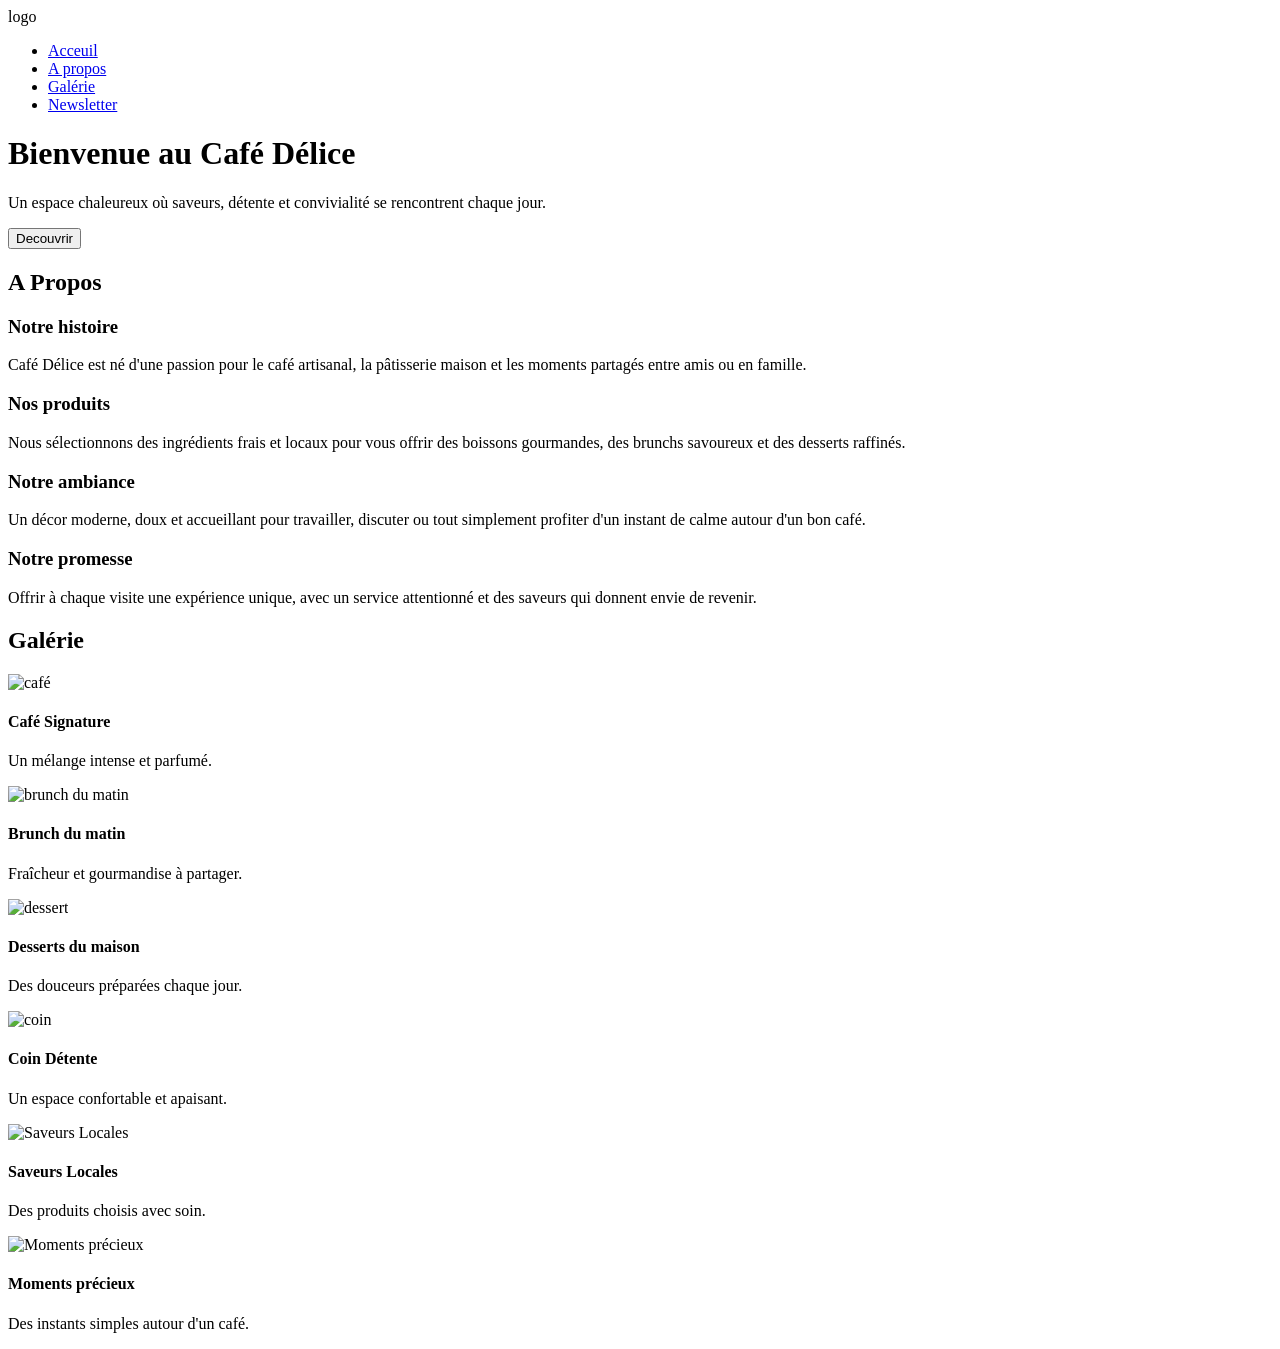
==== index.html @ 5e27661e "changement du fichier html & du css" ====
<body>
 <!-- navigation -->
    <nav>
        <div class="logo-circle">logo</div>

        <ul>
            <li><a href="#">Acceuil</a></li>
            <li><a href="#">A propos</a></li>
            <li><a href="#">Galérie</a></li>
            <li><a href="#">Newsletter</a></li>
        </ul>
    </nav>
    <!-- bienvenue -->
    <div class="bienvenue">
        <h1>Bienvenue au Café Délice</h1>
        <p>Un espace chaleureux où saveurs, détente et convivialité se rencontrent chaque jour.</p>
        <button class="bouton">Decouvrir</button>
    </div>
    <!-- apropos -->
<section>
        <h2 class="titre">A Propos</h2>
        <div class="grille">
            <div class="apropos">
                <h3>Notre histoire</h3>
                <p>Café Délice est né d'une passion pour le café artisanal, la pâtisserie maison et les moments partagés
                    entre amis ou en famille.</p>
            </div>
            <div class="apropos">
                <h3>Nos produits</h3>
                <p>Nous sélectionnons des ingrédients frais et locaux pour vous offrir des boissons gourmandes, des
                    brunchs savoureux et des desserts raffinés.</p>
            </div>
            <div class="apropos">
                <h3>Notre ambiance</h3>
                <p>Un décor moderne, doux et accueillant pour travailler, discuter ou tout simplement profiter d'un
                    instant de calme autour d'un bon café.</p>
            </div>
            <div class="apropos">
                <h3>Notre promesse</h3>
                <p>Offrir à chaque visite une expérience unique, avec un service attentionné et des saveurs qui donnent
                    envie de revenir.</p>
            </div>
        </div>
    </section>
 <section>
        <h2 class="titre">Galérie</h2>
        <div class="galerie-grille">
            <div class="galerie">
                <div class="description">
                    <img src="images/café.jpg" alt="café">
                    <h4>Café Signature</h4>
                    <p>Un mélange intense et parfumé.</p>
                </div>
            </div>
            <div class="galerie">
                <div class="description">
                    <img src="images/brunch matin.jpg" alt="brunch du matin">

                    <h4>Brunch du matin</h4>
                    <P>Fraîcheur et gourmandise à partager.</P>
                </div>
            </div>

            <div class="galerie">
                <div class="description">
                    <img src="images/dessert.jpg" alt="dessert">
                    <h4>Desserts du maison</h4>
                    <P>Des douceurs préparées chaque jour.</P>
                </div>
            </div>
            <div class="galerie">
                <div class="description">
                    <img src="images/coin detente.jpg" alt="coin">
                    <h4>Coin Détente</h4>
                    <P>Un espace confortable et apaisant.</P>
                </div>
            </div>
            <div class="galerie">
                <div class="description">
                    <img src="images/Saveurs locales.jpg" alt="Saveurs Locales">
                    <h4>Saveurs Locales</h4>
                    <P>Des produits choisis avec soin.</P>
                </div>
            </div>
            <div class="galerie">
                <div class="description">
                    <img src="images/moments précieux.jpg" alt="Moments précieux">
                    <h4>Moments précieux</h4>
                    <P>Des instants simples autour d'un café.</P>
                </div>
            </div>
        </div>
    </section>
</body>
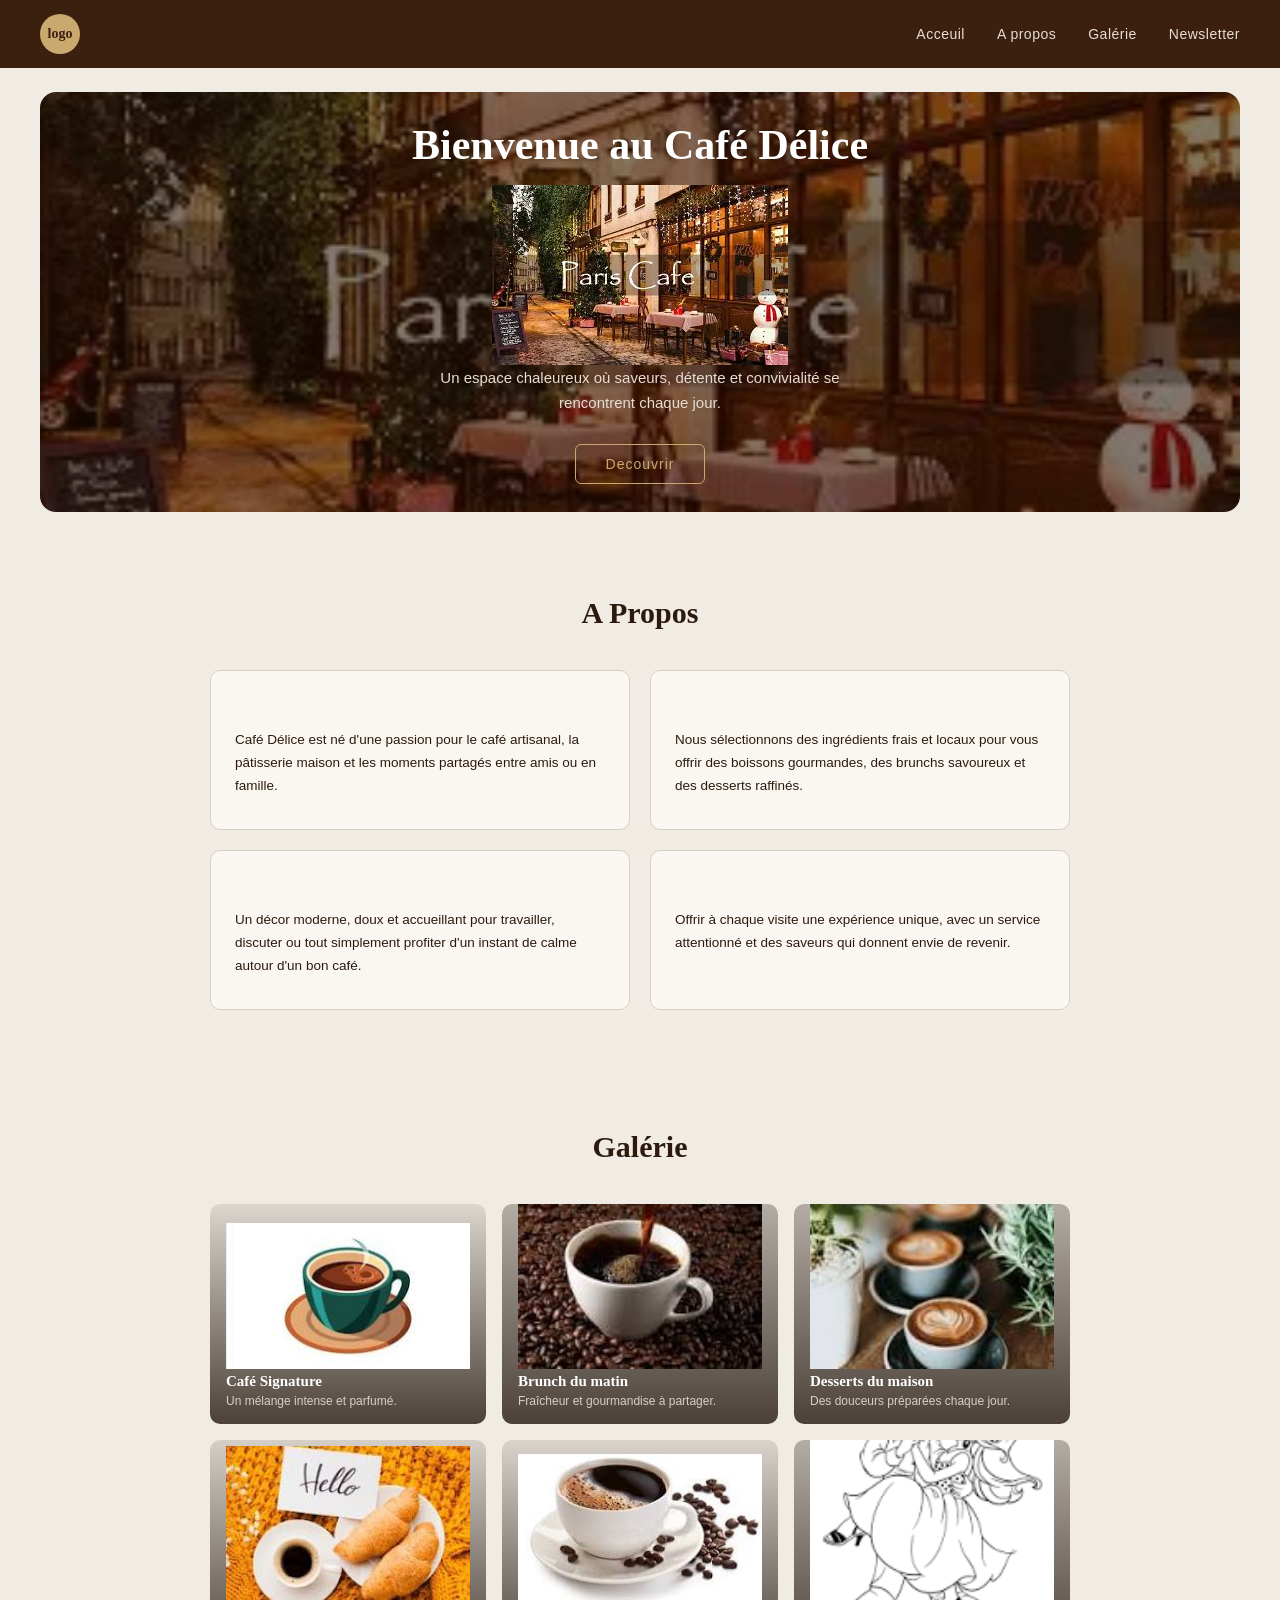
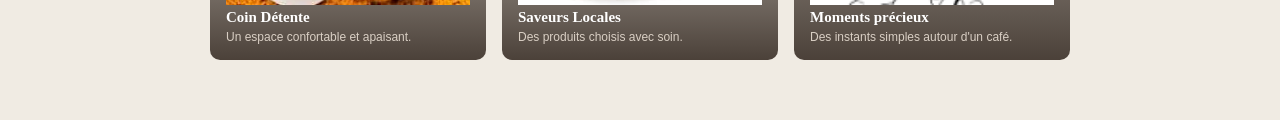
==== commit 9918d0a6: "changement du fichier html et du css" ====
--- a/index.html
+++ b/index.html
@@ -1,5 +1,13 @@
+<!DOCTYPE html>
+<html lang="en">
+<head>
+    <meta charset="UTF-8">
+    <meta name="viewport" content="width=device-width, initial-scale=1.0">
+    <title>Document</title>
+    <link rel="stylesheet" href="vac.css">
+</head>
 <body>
- <!-- navigation -->
+   <!-- navigation -->
     <nav>
         <div class="logo-circle">logo</div>
 
@@ -13,6 +21,7 @@
     <!-- bienvenue -->
     <div class="bienvenue">
         <h1>Bienvenue au Café Délice</h1>
+        <img src="image.png" alt="café">
         <p>Un espace chaleureux où saveurs, détente et convivialité se rencontrent chaque jour.</p>
         <button class="bouton">Decouvrir</button>
     </div>
@@ -47,14 +56,14 @@
         <div class="galerie-grille">
             <div class="galerie">
                 <div class="description">
-                    <img src="images/café.jpg" alt="café">
+                    <img src="téléchargement (6).jpg" alt="café">
                     <h4>Café Signature</h4>
                     <p>Un mélange intense et parfumé.</p>
                 </div>
             </div>
             <div class="galerie">
                 <div class="description">
-                    <img src="images/brunch matin.jpg" alt="brunch du matin">
+                    <img src="téléchargement (1).jpg" alt="brunch du matin">
 
                     <h4>Brunch du matin</h4>
                     <P>Fraîcheur et gourmandise à partager.</P>
@@ -63,32 +72,33 @@
 
             <div class="galerie">
                 <div class="description">
-                    <img src="images/dessert.jpg" alt="dessert">
+                    <img src="téléchargement (2).jpg" alt="dessert">
                     <h4>Desserts du maison</h4>
                     <P>Des douceurs préparées chaque jour.</P>
                 </div>
             </div>
             <div class="galerie">
                 <div class="description">
-                    <img src="images/coin detente.jpg" alt="coin">
+                    <img src="téléchargement (3).jpg" alt="coin">
                     <h4>Coin Détente</h4>
                     <P>Un espace confortable et apaisant.</P>
                 </div>
             </div>
             <div class="galerie">
                 <div class="description">
-                    <img src="images/Saveurs locales.jpg" alt="Saveurs Locales">
+                    <img src="téléchargement (4).jpg" alt="Saveurs Locales">
                     <h4>Saveurs Locales</h4>
                     <P>Des produits choisis avec soin.</P>
                 </div>
             </div>
             <div class="galerie">
                 <div class="description">
-                    <img src="images/moments précieux.jpg" alt="Moments précieux">
+                    <img src="téléchargement.png" alt="Moments précieux">
                     <h4>Moments précieux</h4>
                     <P>Des instants simples autour d'un café.</P>
                 </div>
             </div>
         </div>
-    </section>
-</body>+    </section> 
+</body>
+</html>
--- a/vac.css
+++ b/vac.css
@@ -0,0 +1,188 @@
+* { margin: 0; padding: 0; box-sizing: border-box; }
+
+
+body {
+  font-family: 'Lato', sans-serif;
+  background: #f0ebe3;
+  color: #2c1a0e;
+}
+
+nav {
+  background: #3b1f0f;
+  display: flex;
+  align-items: center;
+  justify-content: space-between;
+  padding: 14px 40px;
+  position: sticky;
+  top: 0;
+  z-index: 100;
+}
+
+.logo-circle {
+  width: 40px;
+  height: 40px;
+  border-radius: 50%;
+  background: #c9a96e;
+  display: flex;
+  align-items: center;
+  justify-content: center;
+  font-family: 'Playfair Display', serif;
+  font-weight: 700;
+  font-size: 14px;
+  color: #3b1f0f;
+}
+
+nav ul {
+  list-style: none;
+  display: flex;
+  gap: 32px;
+}
+
+nav ul li a {
+  color: #e8ddd4;
+  text-decoration: none;
+  font-size: 14px;
+  letter-spacing: 0.5px;
+  transition: color 0.2s;
+}
+
+nav ul li a:hover { color: #c9a96e; }
+
+.bienvenue {
+  margin: 24px 40px;
+  border-radius: 16px;
+  overflow: hidden;
+  position: relative;
+  height: 420px;
+  background: linear-gradient(rgba(30,10,0,0.55), rgba(30,10,0,0.55)),
+    url(image.png) center/cover;
+  display: flex;
+  flex-direction: column;
+  align-items: center;
+  justify-content: center;
+  text-align: center;
+  color: white;
+}
+
+.bienvenue h1 {
+  font-family: 'Playfair Display', serif;
+  font-size: 42px;
+  font-weight: 700;
+  margin-bottom: 14px;
+  line-height: 1.2;
+}
+
+.bienvenue p {
+  font-size: 15px;
+  font-weight: 300;
+  max-width: 420px;
+  line-height: 1.7;
+  margin-bottom: 28px;
+  color: #e8ddd4;
+}
+
+.bouton {
+  background: transparent;
+  border: 1.5px solid #c9a96e;
+  color: #c9a96e;
+  padding: 11px 30px;
+  border-radius: 6px;
+  font-size: 14px;
+  cursor: pointer;
+  font-family: 'Lato', sans-serif;
+  letter-spacing: 1px;
+  transition: all 0.25s;
+}
+
+.bouton:hover {
+  background: #c9a96e;
+  color: #3b1f0f;
+}
+
+section { padding: 60px 40px; }
+
+.titre {
+  font-family: 'Playfair Display', serif;
+  font-size: 30px;
+  text-align: center;
+  margin-bottom: 40px;
+  color: var(--texte);
+}
+
+.grille {
+  display: grid;
+  grid-template-columns: 1fr 1fr;
+  gap: 20px;
+  max-width: 860px;
+  margin: 0 auto;
+}
+
+.apropos{
+  background: #faf7f2;
+  border: 1px solid #d9cfc4;
+  border-radius: 10px;
+  padding: 28px 24px;
+  min-height: 160px;
+}
+
+.apropos h3 {
+  font-family: 'Playfair Display', serif;
+  font-size: 16px;
+  color: #faf7f2;
+  margin-bottom: 12px;
+}
+
+.apropos p {
+  font-size: 13.5px;
+  color: var(--texte-clair);
+  line-height: 1.7;
+}
+.galerie-grille {
+  display: grid;
+  grid-template-columns: repeat(3, 1fr);
+  gap: 16px;
+  max-width: 860px;
+  margin: 0 auto;
+}
+
+.galerie {
+  border-radius: 10px;
+  overflow: hidden;
+  position: relative;
+  height: 220px;
+  cursor: pointer;
+}
+
+.galerie img {
+  width: 100%;
+  height: 100%;
+  object-fit: cover;
+  transition: transform 0.4s ease;
+}
+
+.galerie:hover img { 
+  cursor: pointer;
+  transform: scale(1.06); 
+}
+
+.description {
+  position: absolute;
+  bottom: 0;
+  left: 0;
+  right: 0;
+  padding: 50px 16px 16px;
+  background: linear-gradient(transparent, rgba(20,8,0,0.75));
+  color: white;
+}
+
+.description h4 {
+  font-family: 'Playfair Display', serif;
+  font-size: 15px;
+  margin-bottom: 4px;
+}
+
+.description p {
+  font-size: 12px;
+  color: #d9cfc4;
+  font-weight: 300;
+}
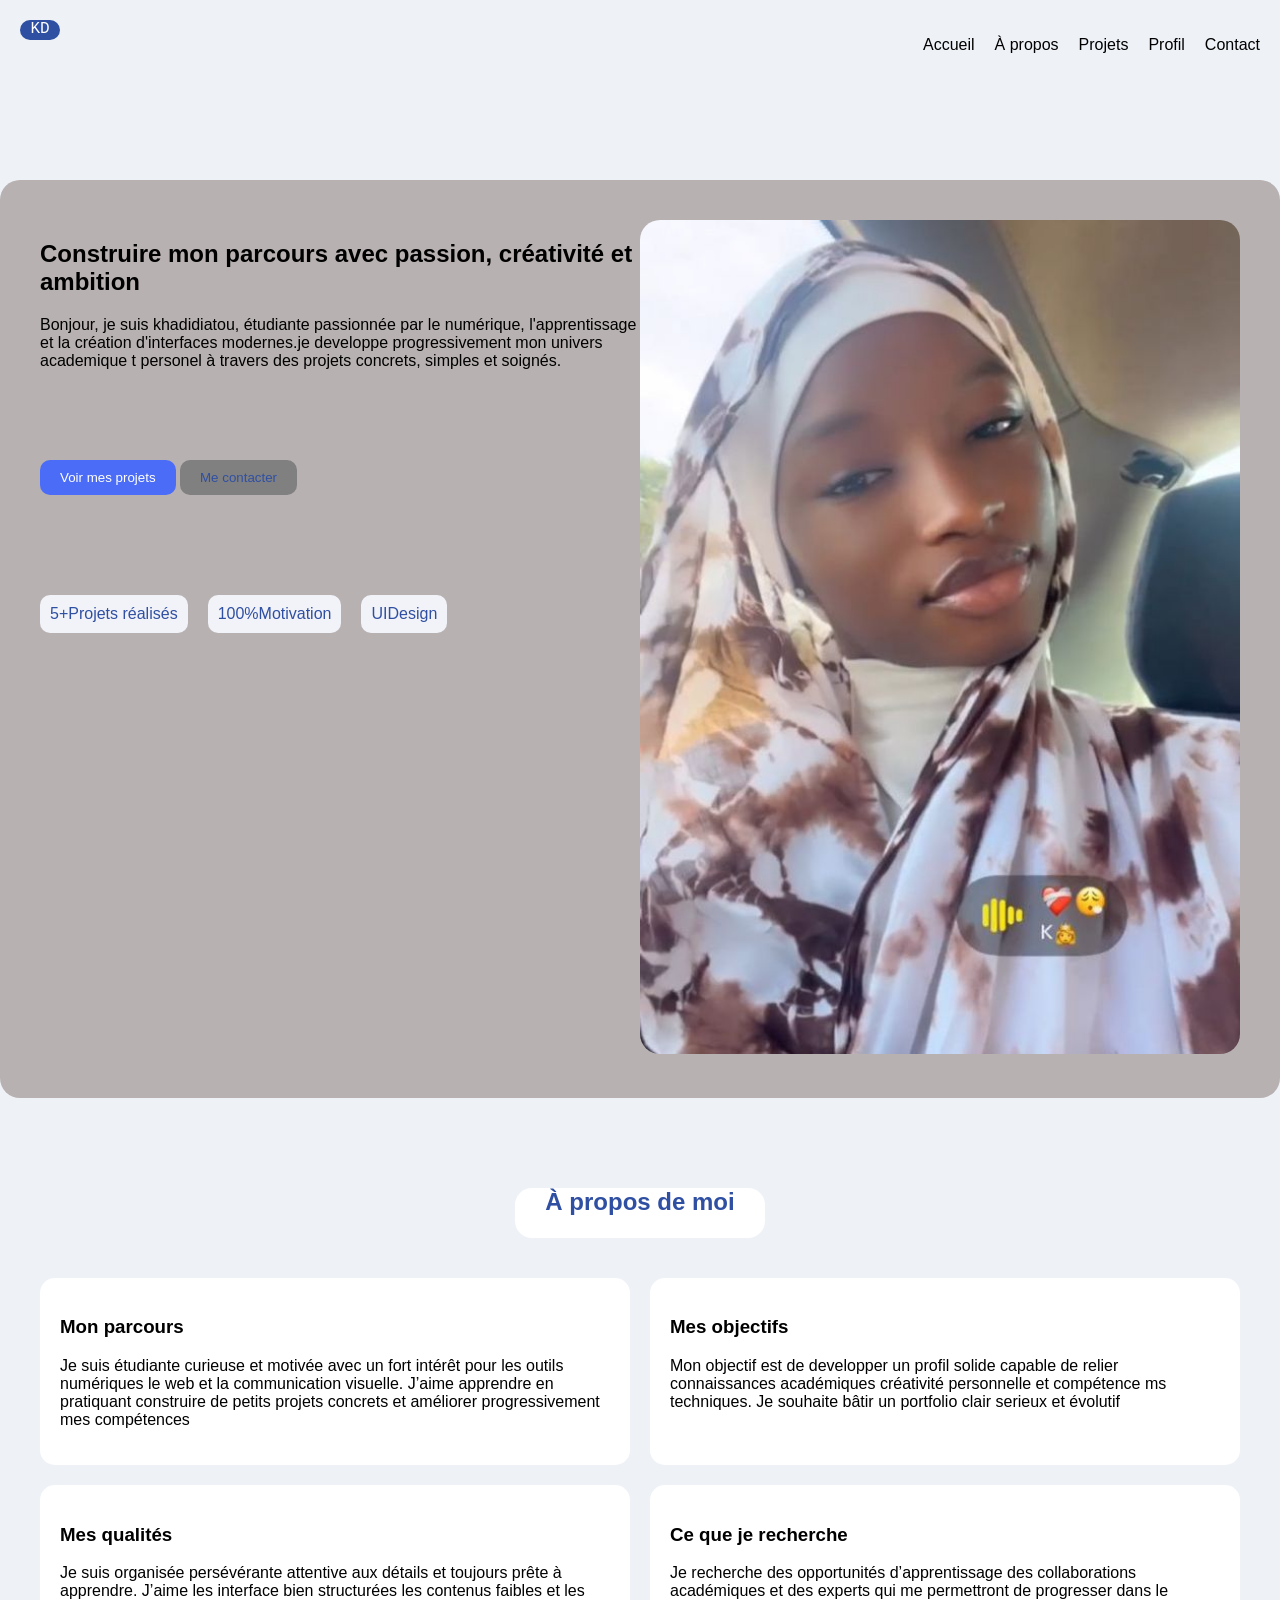
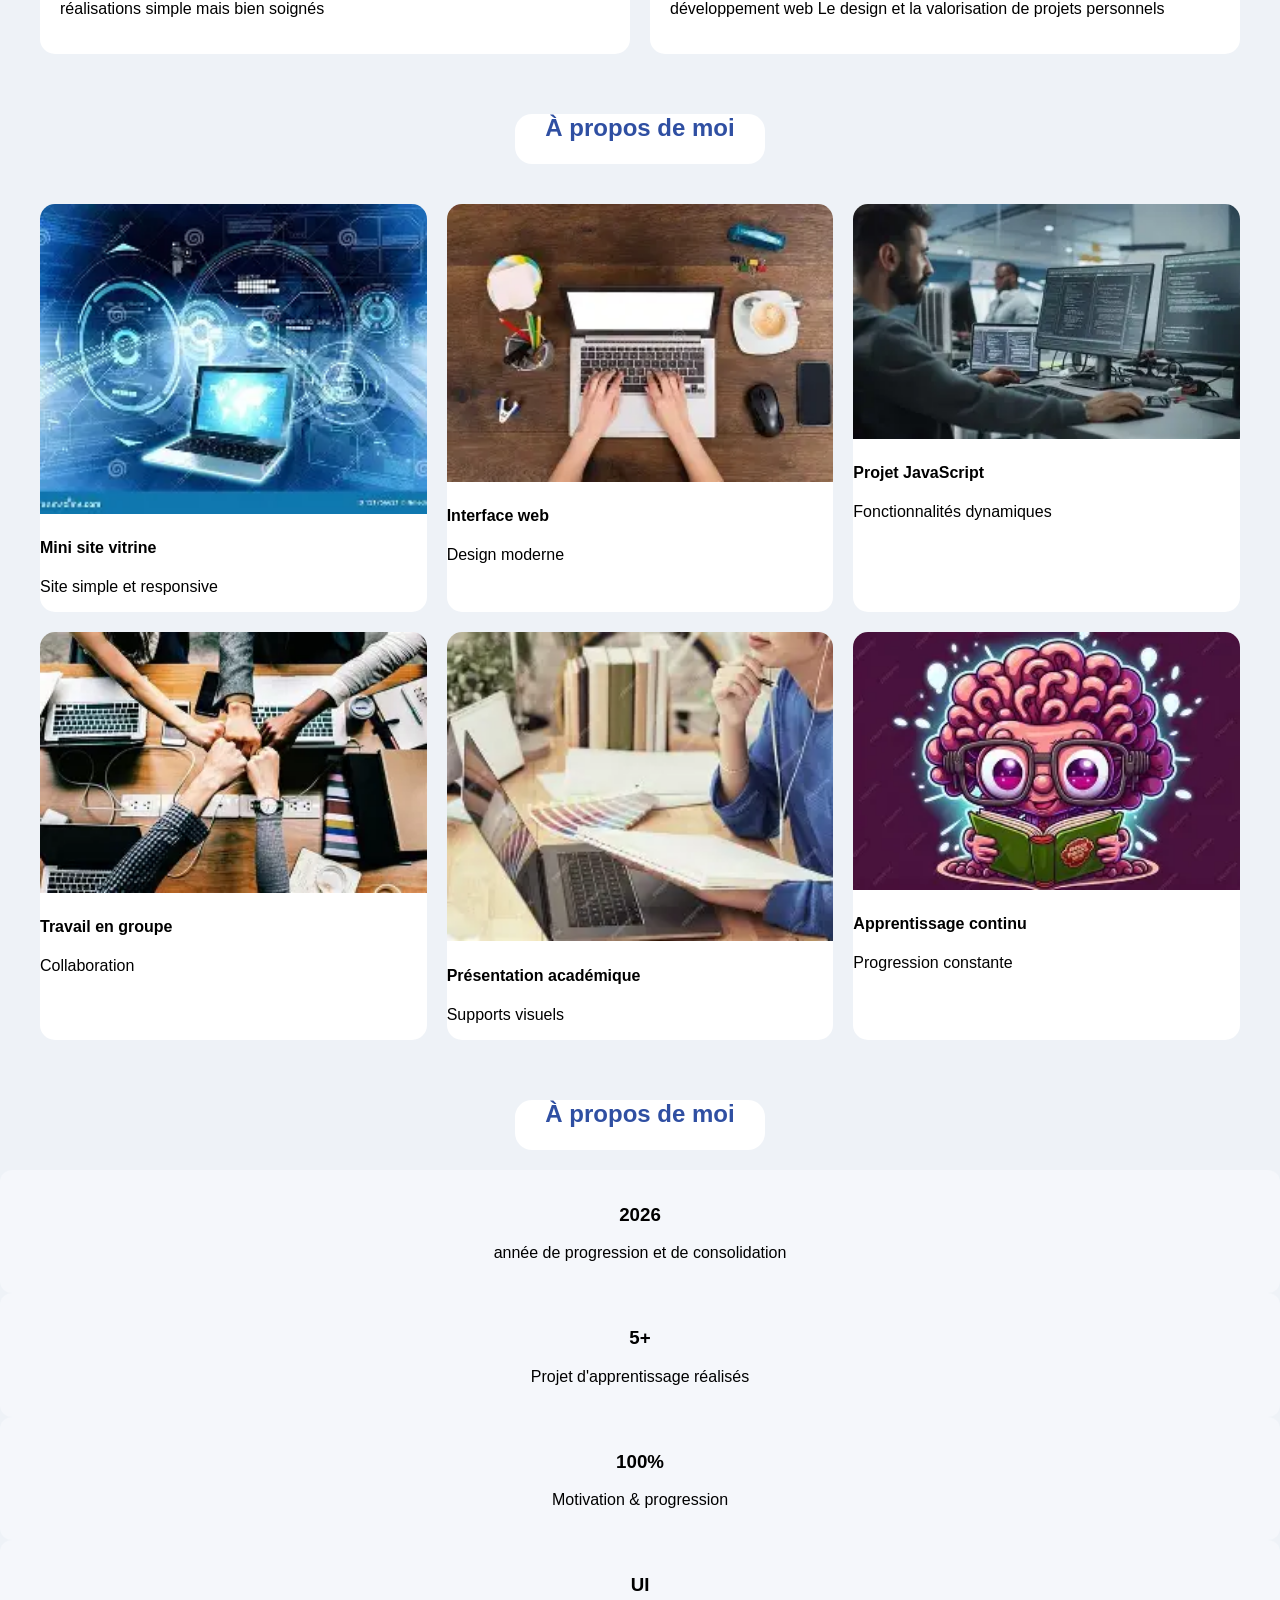
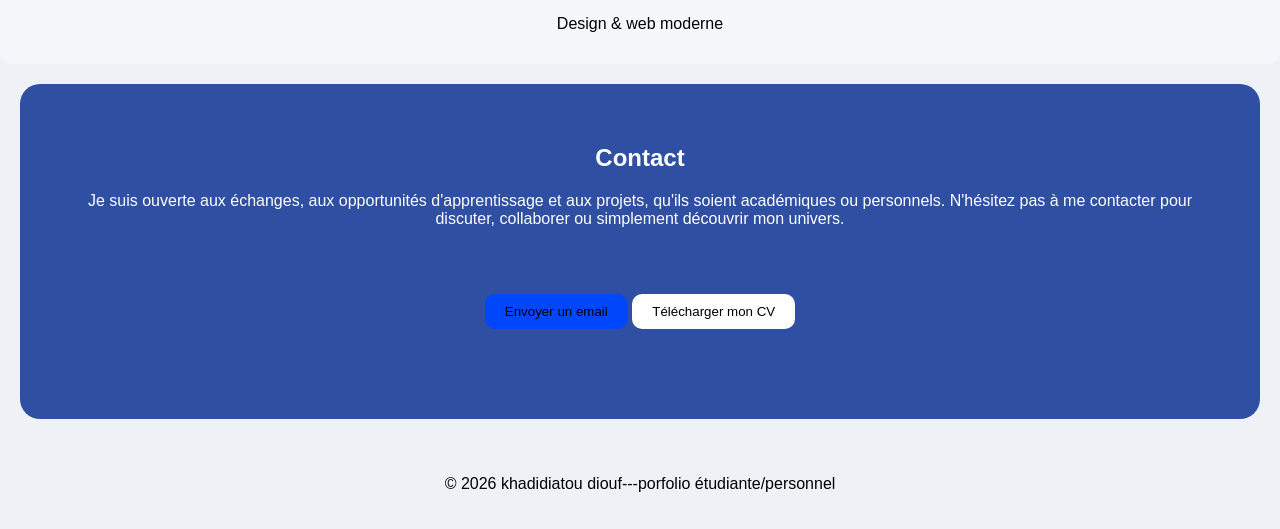
==== commit 7bbdab16: "changement du fichier html et du css" ====
--- a/index.html
+++ b/index.html
@@ -1,104 +1,165 @@
 <!DOCTYPE html>
-<html lang="en">
+<html lang="fr">
 <head>
     <meta charset="UTF-8">
-    <meta name="viewport" content="width=device-width, initial-scale=1.0">
-    <title>Document</title>
-    <link rel="stylesheet" href="vac.css">
+    <title>Portfolio</title>
+    <link rel="stylesheet" href="projet.css">
 </head>
 <body>
-   <!-- navigation -->
-    <nav>
-        <div class="logo-circle">logo</div>
 
-        <ul>
-            <li><a href="#">Acceuil</a></li>
-            <li><a href="#">A propos</a></li>
-            <li><a href="#">Galérie</a></li>
-            <li><a href="#">Newsletter</a></li>
-        </ul>
-    </nav>
-    <!-- bienvenue -->
-    <div class="bienvenue">
-        <h1>Bienvenue au Café Délice</h1>
-        <img src="image.png" alt="café">
-        <p>Un espace chaleureux où saveurs, détente et convivialité se rencontrent chaque jour.</p>
-        <button class="bouton">Decouvrir</button>
+<!-- NAVBAR -->
+<nav>
+    <div class="logo">KD</div>
+    <ul>
+        <li>Accueil</li>
+        <li>À propos</li>
+        <li>Projets</li>
+        <li>Profil</li>
+        <li>Contact</li>
+    </ul>
+</nav>
+
+<!-- HERO -->
+<section class="hero">
+    <div class="hero-text">
+        <h1>Construire mon parcours avec passion, créativité et ambition</h1>
+        <p>Bonjour, je suis khadidiatou, étudiante passionnée par le numérique, l'apprentissage et la création d'interfaces modernes.je developpe progressivement mon univers academique t personel à travers des projets concrets, simples et soignés.</p>
+
+        <div class="buttons">
+            <button class="btn-primary">Voir mes projets</button>
+            <button class="btn-secondary">Me contacter</button>
+        </div>
+
+        <div class="stats">
+            <div>5+<span>Projets réalisés</span></div>
+            <div>100%<span>Motivation</span></div>
+            <div>UI<span>Design</span></div>
+        </div>
     </div>
-    <!-- apropos -->
-<section>
-        <h2 class="titre">A Propos</h2>
-        <div class="grille">
-            <div class="apropos">
-                <h3>Notre histoire</h3>
-                <p>Café Délice est né d'une passion pour le café artisanal, la pâtisserie maison et les moments partagés
-                    entre amis ou en famille.</p>
-            </div>
-            <div class="apropos">
-                <h3>Nos produits</h3>
-                <p>Nous sélectionnons des ingrédients frais et locaux pour vous offrir des boissons gourmandes, des
-                    brunchs savoureux et des desserts raffinés.</p>
-            </div>
-            <div class="apropos">
-                <h3>Notre ambiance</h3>
-                <p>Un décor moderne, doux et accueillant pour travailler, discuter ou tout simplement profiter d'un
-                    instant de calme autour d'un bon café.</p>
-            </div>
-            <div class="apropos">
-                <h3>Notre promesse</h3>
-                <p>Offrir à chaque visite une expérience unique, avec un service attentionné et des saveurs qui donnent
-                    envie de revenir.</p>
-            </div>
+
+    <div class="hero-img">
+        <img src="WhatsApp Image 2026-04-16 at 21.13.25 OG.jpeg" alt="photo">
+    </div>
+</section>
+
+<!-- A PROPOS -->
+ <div class="propos">
+     <h2>À propos de moi</h2>
+    </div>
+ 
+<section class="apropos">
+   
+
+    <div class="grid">
+        <div class="card">
+            <h3>Mon parcours</h3>
+            <p>Je suis étudiante curieuse et motivée avec un fort intérêt pour les outils numériques le web et la communication visuelle. J’aime apprendre en pratiquant construire de petits projets concrets et améliorer progressivement mes compétences</p>
         </div>
-    </section>
- <section>
-        <h2 class="titre">Galérie</h2>
-        <div class="galerie-grille">
-            <div class="galerie">
-                <div class="description">
-                    <img src="téléchargement (6).jpg" alt="café">
-                    <h4>Café Signature</h4>
-                    <p>Un mélange intense et parfumé.</p>
-                </div>
-            </div>
-            <div class="galerie">
-                <div class="description">
-                    <img src="téléchargement (1).jpg" alt="brunch du matin">
 
-                    <h4>Brunch du matin</h4>
-                    <P>Fraîcheur et gourmandise à partager.</P>
-                </div>
-            </div>
+        <div class="card">
+            <h3>Mes objectifs</h3>
+            <p>Mon objectif est de developper un profil solide capable de relier connaissances académiques créativité personnelle et compétence ms techniques. Je souhaite bâtir un portfolio clair serieux et évolutif</p>
+        </div>
 
-            <div class="galerie">
-                <div class="description">
-                    <img src="téléchargement (2).jpg" alt="dessert">
-                    <h4>Desserts du maison</h4>
-                    <P>Des douceurs préparées chaque jour.</P>
-                </div>
-            </div>
-            <div class="galerie">
-                <div class="description">
-                    <img src="téléchargement (3).jpg" alt="coin">
-                    <h4>Coin Détente</h4>
-                    <P>Un espace confortable et apaisant.</P>
-                </div>
-            </div>
-            <div class="galerie">
-                <div class="description">
-                    <img src="téléchargement (4).jpg" alt="Saveurs Locales">
-                    <h4>Saveurs Locales</h4>
-                    <P>Des produits choisis avec soin.</P>
-                </div>
-            </div>
-            <div class="galerie">
-                <div class="description">
-                    <img src="téléchargement.png" alt="Moments précieux">
-                    <h4>Moments précieux</h4>
-                    <P>Des instants simples autour d'un café.</P>
-                </div>
-            </div>
+        <div class="card">
+            <h3>Mes qualités</h3>
+            <p>Je suis organisée persévérante attentive aux détails et toujours prête à apprendre. J’aime les interface bien structurées les contenus faibles et les réalisations simple mais bien soignés</p>
         </div>
-    </section> 
+
+        <div class="card">
+            <h3>Ce que je recherche</h3>
+            <p>Je recherche des opportunités d’apprentissage des collaborations académiques et des experts qui me permettront de progresser dans le développement web Le design et la valorisation de projets personnels</p>
+        </div>
+    </div>
+</section>
+
+
+<!-- PROJETS -->
+ <div class="msprojet">
+     <h2>À propos de moi</h2>
+    </div>
+<section class="projets">
+    
+
+    <div class="grid-projets">
+        <div class="projet">
+            <img src="OIP (1).webp">
+            <h4>Mini site vitrine</h4>
+            <p>Site simple et responsive</p>
+        </div>
+
+        <div class="projet">
+            <img src="OIP (2).webp">
+            <h4>Interface web</h4>
+            <p>Design moderne</p>
+        </div>
+
+        <div class="projet">
+            <img src="OIP.webp">
+            <h4>Projet JavaScript</h4>
+            <p>Fonctionnalités dynamiques</p>
+        </div>
+
+        <div class="projet">
+            <img src="télécharger (3).webp">
+            <h4>Travail en groupe</h4>
+            <p>Collaboration</p>
+        </div>
+
+        <div class="projet">
+            <img src="télécharger.webp">
+            <h4>Présentation académique</h4>
+            <p>Supports visuels</p>
+        </div>
+
+        <div class="projet">
+            <img src="OIP (4)jj.webp">
+            <h4>Apprentissage continu</h4>
+            <p>Progression constante</p>
+        </div>
+    </div>
+</section>
+
+<!-- PROFIL -->
+  <div class="mnpro">
+     <h2>À propos de moi</h2>
+    </div>
+<section class="profil">
+
+     <div class="stat-box">
+        <h3>2026</h3>
+        <p>année de progression et de consolidation</p>
+    </div>
+   
+
+    <div class="stat-box">
+        <h3>5+</h3>
+        <p>Projet d'apprentissage réalisés</p>                  
+    </div>
+
+    <div class="stat-box">
+        <h3>100%</h3>
+        <p>Motivation & progression</p>
+    </div>
+
+    <div class="stat-box">
+        <h3>UI</h3>
+        <p>Design & web moderne</p>
+    </div>
+</section>
+
+<!-- CONTACT -->
+<section class="contact">
+    <h2>Contact</h2>
+    <p>Je suis ouverte aux échanges, aux opportunités d'apprentissage et aux projets, qu'ils soient académiques ou personnels. N'hésitez pas à me contacter pour discuter, collaborer ou simplement découvrir mon univers. </p>
+
+    <button class="btn-primary2">Envoyer un email</button>
+    <button class="btn-secondary2">Télécharger mon CV</button>
+</section>
+
+<footer>
+    <p>© 2026 khadidiatou diouf---porfolio étudiante/personnel</p>
+</footer>
+
 </body>
-</html>
+</html>
--- a/projet.css
+++ b/projet.css
@@ -0,0 +1,188 @@
+body {
+    font-family: Arial;
+    margin: 0;
+    background: #eef2f7;
+}
+
+/* NAV */
+nav {
+    display: flex;
+    justify-content: space-between;
+    padding: 20px;
+}
+
+nav ul {
+    display: flex;
+    gap: 20px;
+    list-style: none;
+}
+.logo{
+    background-color: #2f4fa2;
+    font-family: 'Courier New', Courier, monospace;
+    width: 40px;
+    border-radius: 10px;
+    height: 20px;
+    color: white;
+    text-align: center;
+}
+
+/* HERO */
+.hero {
+    display: flex;
+    justify-content: space-between;
+    padding: 40px;
+    background: rgb(184, 177, 177);
+    border-radius: 20px;
+    margin: 90px auto; 
+}
+
+
+.hero img {
+    width: 600px;
+    border-radius: 20px;
+    height: 10;
+}
+
+.buttons {
+    margin-top: 40px;
+}
+
+button {
+    padding: 10px 20px;
+    border-radius: 10px;
+    border: none;
+    cursor: pointer;
+    margin: 50px auto;
+}
+
+.btn-primary {
+    background: #4a6cf7;
+    color: white;
+}
+
+.btn-secondary {
+    background: gray;
+    color: #2f4fa2;
+    
+}
+
+/* STATS */
+.stats {
+    display: flex;
+    gap: 20px;
+    margin-top: 50px;
+}
+
+.stats div {
+    background: #f1f3f8;
+    padding: 10px;
+    border-radius: 10px;
+    color: #2f4fa2;
+}
+
+/* A PROPOS */
+.apropos {
+    padding: 40px;
+    color: #000000;
+    
+}
+.propos{
+    background-color: white;
+    text-align: center;
+    margin-top: 50px;
+    width: 250px;
+    height: 50px;
+    justify-content: center;
+    margin: auto;
+    border-radius: 17PX;
+    color: #2f4fa2;
+}
+
+.grid {
+    display: grid;
+    grid-template-columns: repeat(2, 1fr);
+    gap: 20px;
+}
+
+.card {
+    background: white;
+    padding: 20px;
+    border-radius: 15px;
+}
+
+/* PROJETS */
+.grid-projets {
+    display: grid;
+    grid-template-columns: repeat(3, 1fr);
+    gap: 20px;
+    padding: 40px;
+}
+.msprojet{
+    background-color: white;
+    text-align: center;
+    margin-top: 50px;
+    width: 250px;
+    height: 50px;
+    justify-content: center;
+    margin: auto;
+    border-radius: 17PX;
+    color: #2f4fa2;
+}
+.projet {
+    background: white;
+    border-radius: 15px;
+    overflow: hidden;
+}
+.btn-secondary2{
+    background-color: white;
+}
+.btn-primary2{
+    background-color: #0047fc;
+}
+
+.projet img {
+    width: 100%;
+}
+
+/* CONTACT */
+.contact {
+    background: #2f4fa2;
+    color: white;
+    text-align: center;
+    padding: 40px;
+    margin: 20px;
+    border-radius: 20px;
+}
+
+/* FOOTER */
+footer {
+    text-align: center;
+    padding: 20px;
+}
+.mnpro{
+    background-color: white;
+    text-align: center;
+    margin-top: 50px;
+    width: 250px;
+    height: 50px;
+    justify-content: center;
+    margin: 20px auto;
+    border-radius: 17PX;
+    color: #2f4fa2;
+}
+.pr {
+    display: flex;
+    gap: 15px;
+    margin-top: 20px;
+}
+.stat-box {
+    background: #f5f7fb;
+    padding: 15px 20px;
+    border-radius: 12px;
+    text-align: center;
+    min-width: 120px;
+    
+}
+
+
+
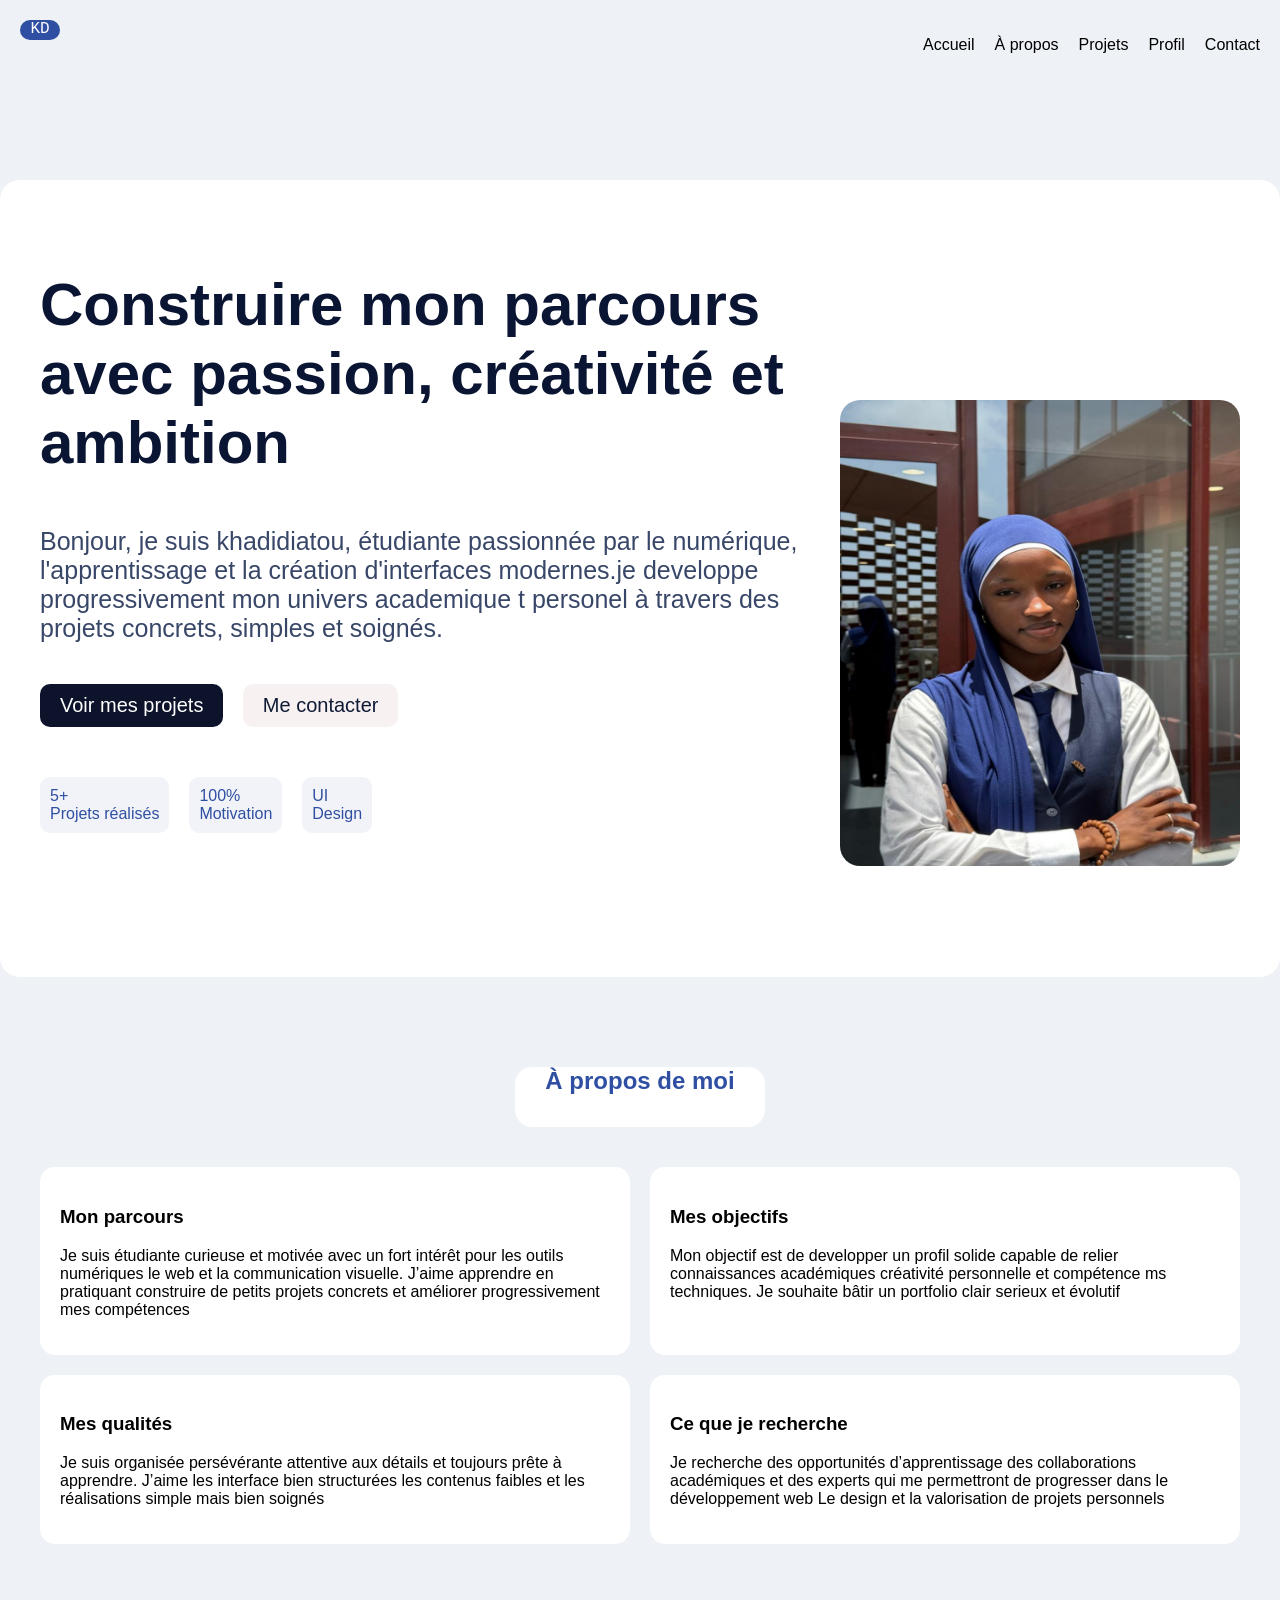
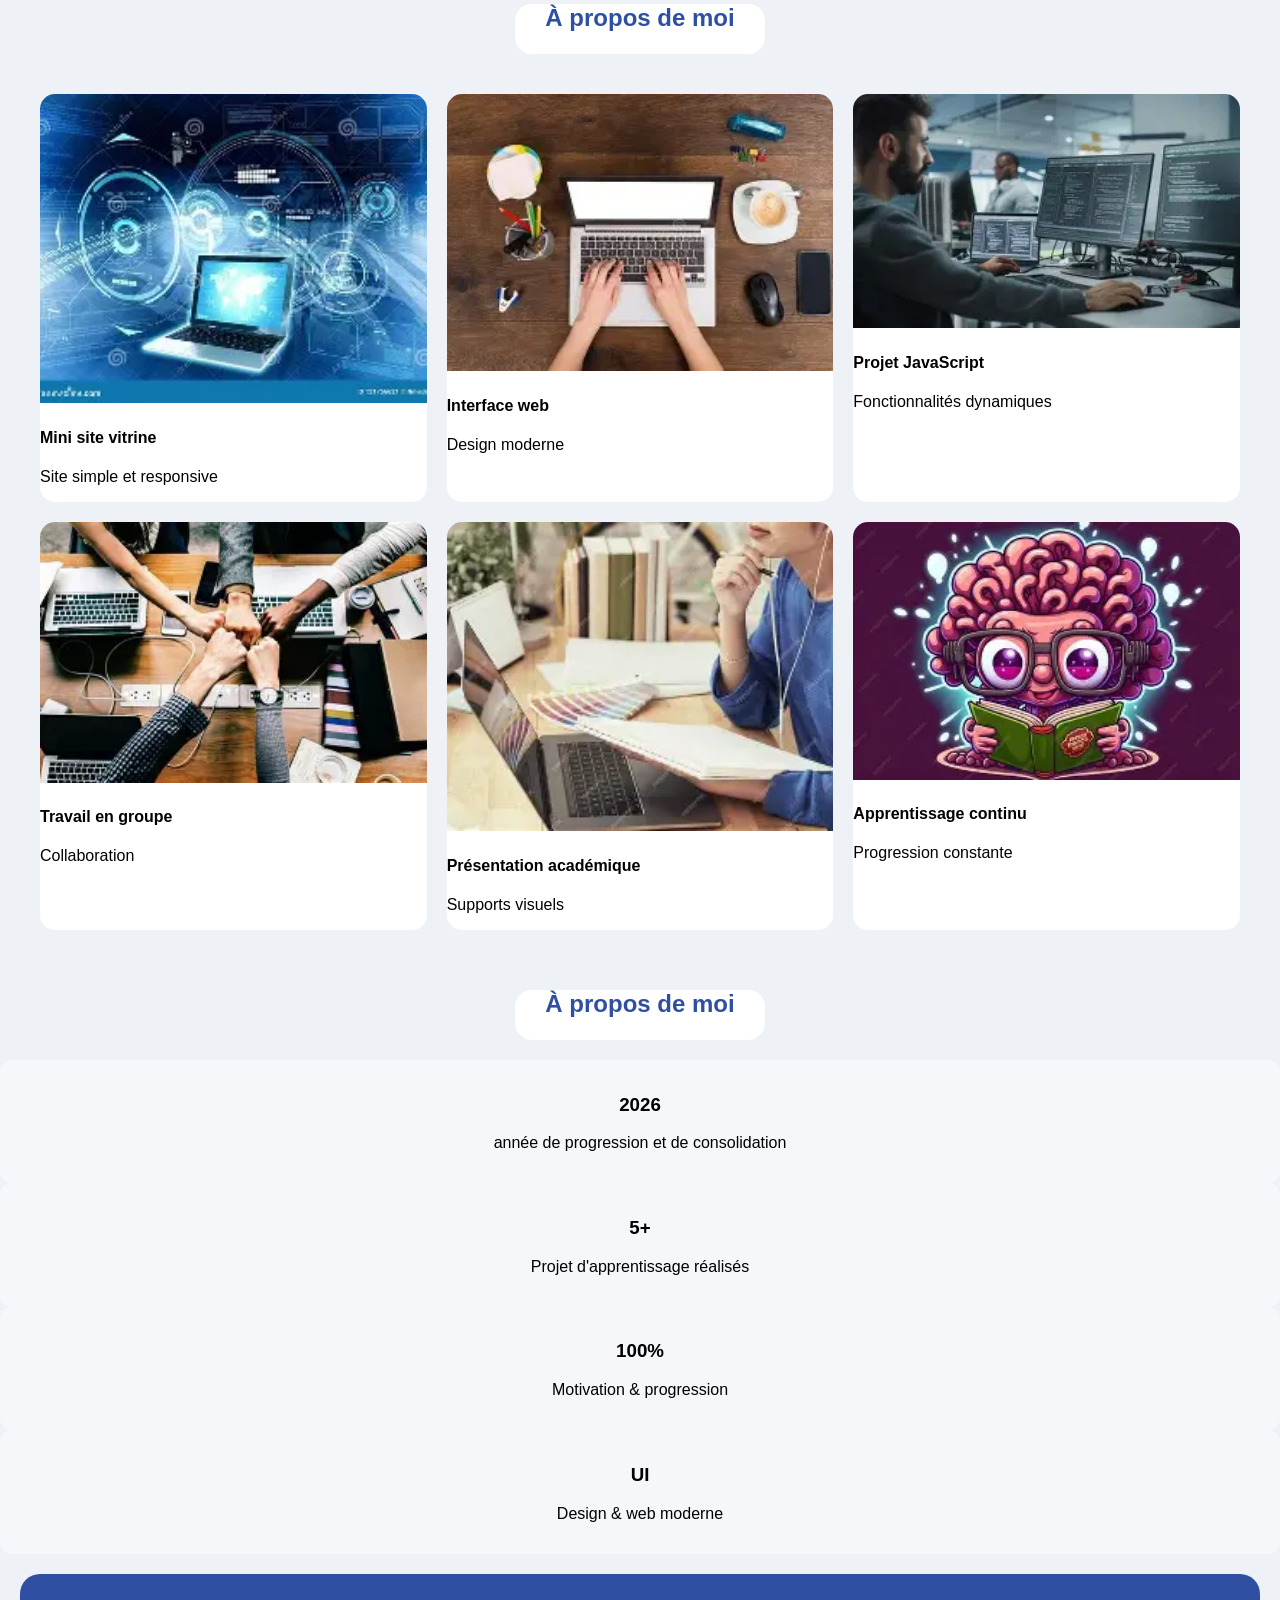
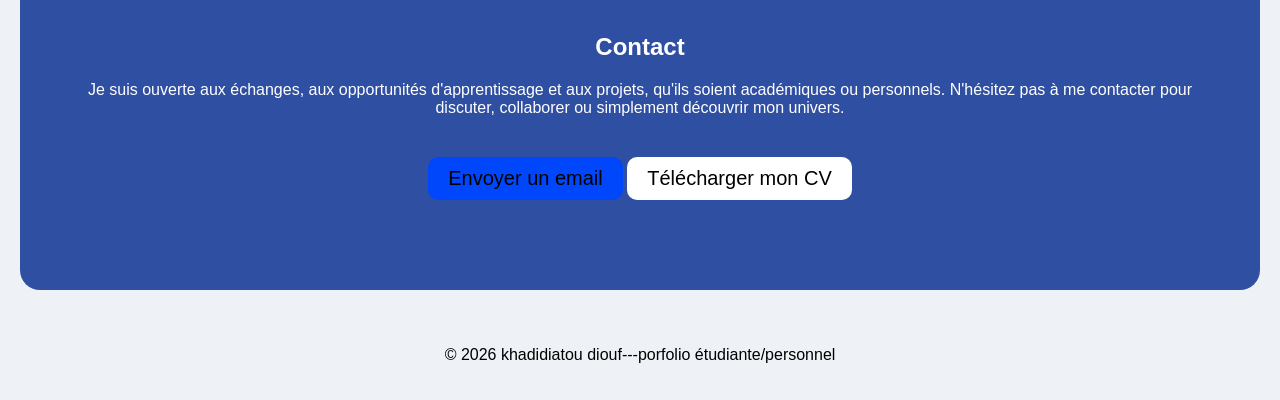
==== commit 3d3454e4: "changement du fichier html et du css" ====
--- a/index.html
+++ b/index.html
@@ -7,7 +7,7 @@
 </head>
 <body>
 
-<!-- NAVBAR -->
+<!-- entete -->
 <nav>
     <div class="logo">KD</div>
     <ul>
@@ -19,11 +19,12 @@
     </ul>
 </nav>
 
-<!-- HERO -->
+<!-- ma photo  -->
 <section class="hero">
+    
     <div class="hero-text">
-        <h1>Construire mon parcours avec passion, créativité et ambition</h1>
-        <p>Bonjour, je suis khadidiatou, étudiante passionnée par le numérique, l'apprentissage et la création d'interfaces modernes.je developpe progressivement mon univers academique t personel à travers des projets concrets, simples et soignés.</p>
+       <div class="H"> <h1>Construire mon parcours avec passion, créativité et ambition</h1></div>
+       <DIV class="P"> <p>Bonjour, je suis khadidiatou, étudiante passionnée par le numérique, l'apprentissage et la création d'interfaces modernes.je developpe progressivement mon univers academique t personel à travers des projets concrets, simples et soignés.</p></DIV>
 
         <div class="buttons">
             <button class="btn-primary">Voir mes projets</button>
@@ -31,15 +32,17 @@
         </div>
 
         <div class="stats">
-            <div>5+<span>Projets réalisés</span></div>
-            <div>100%<span>Motivation</span></div>
-            <div>UI<span>Design</span></div>
+            <div>5+<span><BR>Projets réalisés</BR></span></div>
+            <div>100%<span><BR>Motivation</BR></span></div>
+            <div>UI<span><BR>Design</BR></span></div>
         </div>
     </div>
 
     <div class="hero-img">
-        <img src="WhatsApp Image 2026-04-16 at 21.13.25 OG.jpeg" alt="photo">
+        <img src="WhatsApp Image 2026-04-21 at 22.51.48.jpeg" alt="photo">
+      
     </div>
+    
 </section>
 
 <!-- A PROPOS -->
--- a/projet.css
+++ b/projet.css
@@ -31,21 +31,30 @@
     display: flex;
     justify-content: space-between;
     padding: 40px;
-    background: rgb(184, 177, 177);
+    background: rgb(255, 255, 255);
     border-radius: 20px;
     margin: 90px auto; 
 }
-
+.H{
+    font-size: 40px;
+    color: #0a1533;
+}
+.P{
+    font-size: 25px;
+    color: #384668;
+}
 
 .hero img {
-    width: 600px;
+    width: 400px;
     border-radius: 20px;
-    height: 10;
-}
-
-.buttons {
-    margin-top: 40px;
-}
+    height: 65%;
+    justify-items: center;
+    align-items: center;
+    position: relative;
+    margin-top: 45%;
+}
+
+
 
 button {
     padding: 10px 20px;
@@ -53,24 +62,33 @@
     border: none;
     cursor: pointer;
     margin: 50px auto;
+    font-size: 20px;
+    margin-top: 2%;
 }
 
 .btn-primary {
-    background: #4a6cf7;
+    background: #0d132b;
     color: white;
 }
-
+.CR{
+    background-color: rgb(255, 255, 255)
+    width: 60%;
+    position: relative;;
+    top: 225px;
+    left: px;
+    padding: 10px;
+}
 .btn-secondary {
-    background: gray;
-    color: #2f4fa2;
-    
+    background: rgb(247, 241, 241);
+    color: #0f1a35;
+    margin-left: 15px;
 }
 
 /* STATS */
 .stats {
     display: flex;
     gap: 20px;
-    margin-top: 50px;
+    margin-top: 0%;
 }
 
 .stats div {
@@ -78,6 +96,9 @@
     padding: 10px;
     border-radius: 10px;
     color: #2f4fa2;
+    align-items: center;
+    justify-content: center;
+    
 }
 
 /* A PROPOS */
@@ -91,7 +112,7 @@
     text-align: center;
     margin-top: 50px;
     width: 250px;
-    height: 50px;
+    height: 60px;
     justify-content: center;
     margin: auto;
     border-radius: 17PX;
